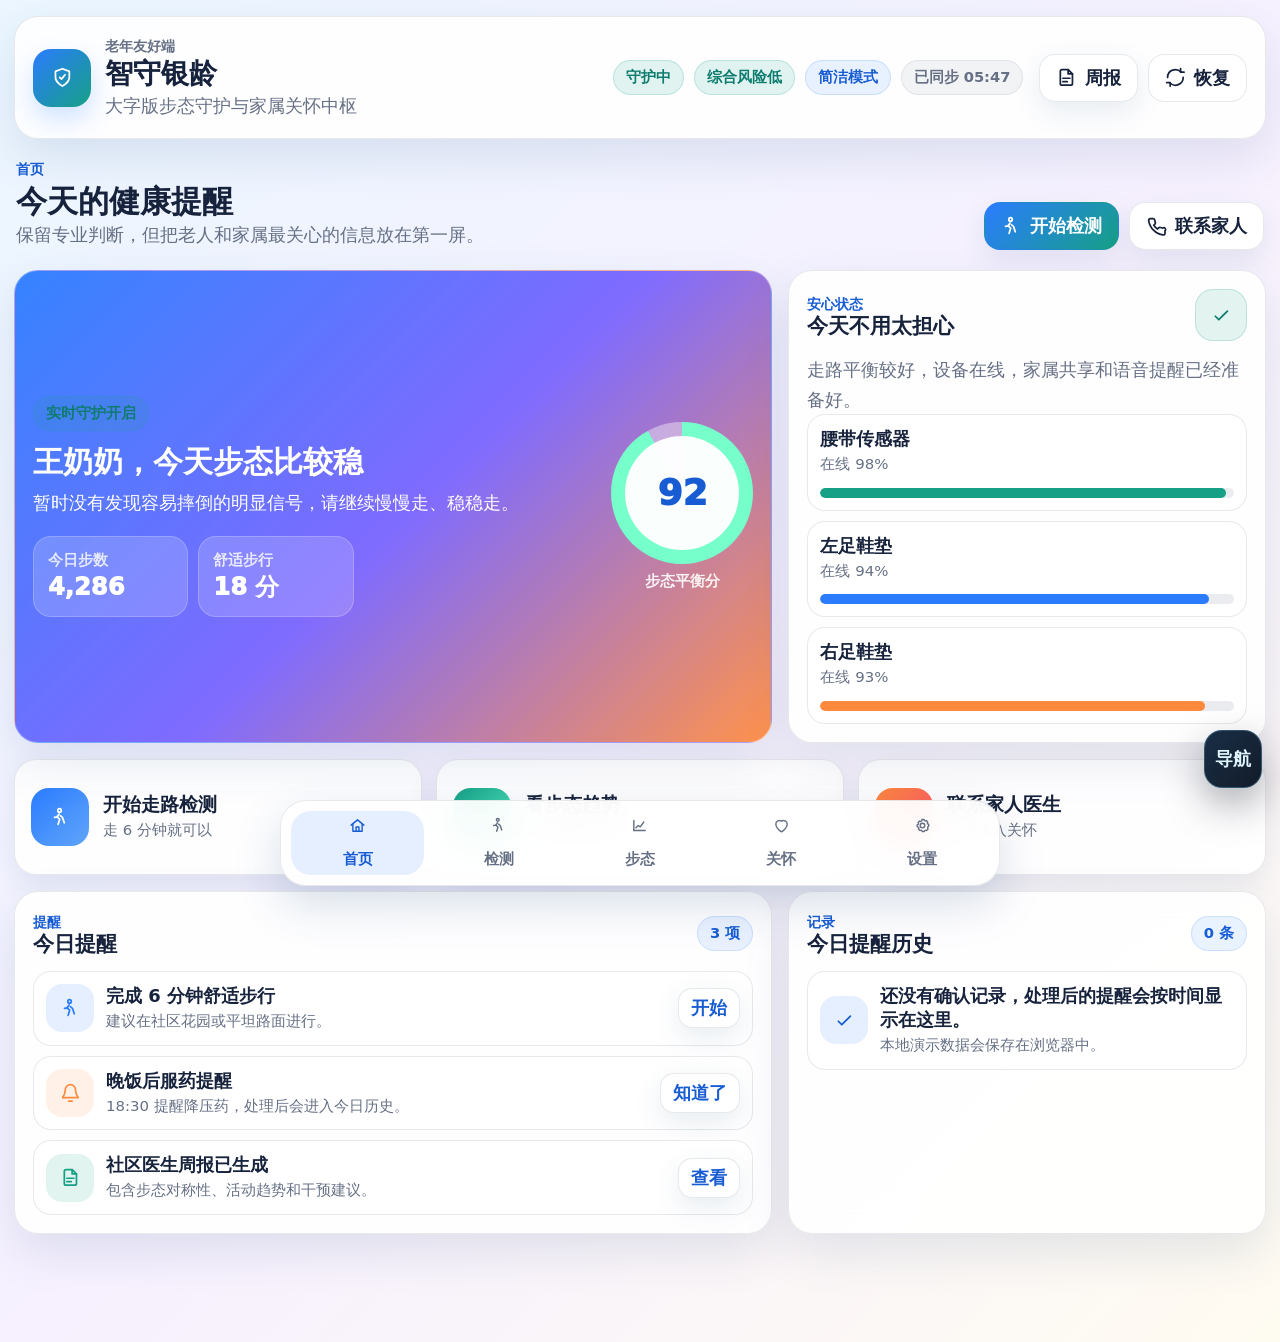
==== elder/index.html @ 1f48a9e2 "优化了部分已知问题。" ====
<!doctype html>
<html lang="zh-CN">
  <head>
    <meta charset="UTF-8" />
    <meta name="viewport" content="width=device-width, initial-scale=1.0" />
    <title>老年友好端 · 智守银龄</title>
    <meta
      name="description"
      content="智守银龄老年友好用户端，提供大字版健康提醒、步行检测、步态趋势、家属关怀和无障碍设置。"
    />
    <link
      rel="icon"
      type="image/svg+xml"
      href="data:image/svg+xml,%3Csvg xmlns='http://www.w3.org/2000/svg' viewBox='0 0 100 100'%3E%3Ctext y='.86em' font-size='82'%3E%E7%9B%BE%3C/text%3E%3C/svg%3E"
    />
    <link rel="stylesheet" href="./static/css/style.css?v=20260515-elder" />
  </head>
  <body>
    <svg class="icon-sprite" aria-hidden="true">
      <symbol id="icon-home" viewBox="0 0 24 24">
        <path d="M3 11.5 12 4l9 7.5" />
        <path d="M5.5 10.5V20h13v-9.5" />
        <path d="M10 20v-6h4v6" />
      </symbol>
      <symbol id="icon-walk" viewBox="0 0 24 24">
        <path d="M13 4a2 2 0 1 1-4 0 2 2 0 0 1 4 0Z" />
        <path d="m10.5 8-2.4 3.4 3.1 2.6-1.8 6" />
        <path d="m12 10 2.4 2 2.1 6.2" />
        <path d="M9 11.4 5.2 12" />
      </symbol>
      <symbol id="icon-activity" viewBox="0 0 24 24">
        <path d="M3 12h4l2.4-6 5.2 12 2.2-6H21" />
      </symbol>
      <symbol id="icon-care" viewBox="0 0 24 24">
        <path d="M12 21s-8-4.9-8-11a5 5 0 0 1 8-4 5 5 0 0 1 8 4c0 6.1-8 11-8 11Z" />
      </symbol>
      <symbol id="icon-settings" viewBox="0 0 24 24">
        <path d="M12 15.2a3.2 3.2 0 1 0 0-6.4 3.2 3.2 0 0 0 0 6.4Z" />
        <path d="M19.4 15a1.8 1.8 0 0 0 .36 2l.06.06-2.1 2.1-.06-.06a1.8 1.8 0 0 0-2-.36 1.8 1.8 0 0 0-1.1 1.65V20.5h-3v-.1a1.8 1.8 0 0 0-1.1-1.65 1.8 1.8 0 0 0-2 .36l-.06.06-2.1-2.1.06-.06a1.8 1.8 0 0 0 .36-2 1.8 1.8 0 0 0-1.65-1.1H4.5v-3h.1a1.8 1.8 0 0 0 1.65-1.1 1.8 1.8 0 0 0-.36-2l-.06-.06 2.1-2.1.06.06a1.8 1.8 0 0 0 2 .36 1.8 1.8 0 0 0 1.1-1.65V3.5h3v.1a1.8 1.8 0 0 0 1.1 1.65 1.8 1.8 0 0 0 2-.36l.06-.06 2.1 2.1-.06.06a1.8 1.8 0 0 0-.36 2 1.8 1.8 0 0 0 1.65 1.1h.1v3h-.1A1.8 1.8 0 0 0 19.4 15Z" />
      </symbol>
      <symbol id="icon-phone" viewBox="0 0 24 24">
        <path d="M22 16.9v3a2 2 0 0 1-2.2 2A19.8 19.8 0 0 1 3.1 5.2 2 2 0 0 1 5.1 3h3a2 2 0 0 1 2 1.7c.1.9.3 1.8.6 2.6a2 2 0 0 1-.45 2.1L9 10.6a16 16 0 0 0 4.4 4.4l1.2-1.2a2 2 0 0 1 2.1-.45c.8.3 1.7.5 2.6.6A2 2 0 0 1 22 16.9Z" />
      </symbol>
      <symbol id="icon-bell" viewBox="0 0 24 24">
        <path d="M18 8a6 6 0 0 0-12 0c0 7-3 7-3 9h18c0-2-3-2-3-9Z" />
        <path d="M10 21h4" />
      </symbol>
      <symbol id="icon-shield" viewBox="0 0 24 24">
        <path d="M12 22s8-4 8-10V5l-8-3-8 3v7c0 6 8 10 8 10Z" />
        <path d="m9 12 2 2 4-5" />
      </symbol>
      <symbol id="icon-chart" viewBox="0 0 24 24">
        <path d="M4 19V5" />
        <path d="M4 19h16" />
        <path d="m7 15 3-3 3 2 5-7" />
      </symbol>
      <symbol id="icon-plus" viewBox="0 0 24 24">
        <path d="M12 5v14" />
        <path d="M5 12h14" />
      </symbol>
      <symbol id="icon-play" viewBox="0 0 24 24">
        <path d="m8 5 11 7-11 7V5Z" />
      </symbol>
      <symbol id="icon-pause" viewBox="0 0 24 24">
        <path d="M8 5v14" />
        <path d="M16 5v14" />
      </symbol>
      <symbol id="icon-save" viewBox="0 0 24 24">
        <path d="M19 21H5a2 2 0 0 1-2-2V5a2 2 0 0 1 2-2h11l5 5v11a2 2 0 0 1-2 2Z" />
        <path d="M7 3v6h8" />
        <path d="M7 21v-8h10v8" />
      </symbol>
      <symbol id="icon-refresh" viewBox="0 0 24 24">
        <path d="M21 12a9 9 0 0 1-15.5 6.2" />
        <path d="M3 12A9 9 0 0 1 18.5 5.8" />
        <path d="M18 2v4h4" />
        <path d="M6 22v-4H2" />
      </symbol>
      <symbol id="icon-report" viewBox="0 0 24 24">
        <path d="M14 3H7a2 2 0 0 0-2 2v14a2 2 0 0 0 2 2h10a2 2 0 0 0 2-2V8l-5-5Z" />
        <path d="M14 3v5h5" />
        <path d="M8 13h8" />
        <path d="M8 17h5" />
      </symbol>
      <symbol id="icon-text" viewBox="0 0 24 24">
        <path d="M4 7V5h16v2" />
        <path d="M9 20h6" />
        <path d="M12 5v15" />
      </symbol>
      <symbol id="icon-contrast" viewBox="0 0 24 24">
        <circle cx="12" cy="12" r="9" />
        <path d="M12 3v18" />
      </symbol>
      <symbol id="icon-check" viewBox="0 0 24 24">
        <path d="m5 13 4 4L19 7" />
      </symbol>
      <symbol id="icon-alert" viewBox="0 0 24 24">
        <path d="M12 3 2.6 20h18.8L12 3Z" />
        <path d="M12 9v5" />
        <path d="M12 18h.01" />
      </symbol>
      <symbol id="icon-tune" viewBox="0 0 24 24">
        <path d="M4 7h10" />
        <path d="M18 7h2" />
        <path d="M16 5v4" />
        <path d="M4 17h2" />
        <path d="M10 17h10" />
        <path d="M8 15v4" />
      </symbol>
      <symbol id="icon-calendar" viewBox="0 0 24 24">
        <path d="M8 2v4" />
        <path d="M16 2v4" />
        <path d="M3 10h18" />
        <path d="M5 5h14a2 2 0 0 1 2 2v12a2 2 0 0 1-2 2H5a2 2 0 0 1-2-2V7a2 2 0 0 1 2-2Z" />
      </symbol>
    </svg>

    <div class="app-shell">
      <header class="topbar panel">
        <div class="brand">
          <span class="brand-mark" aria-hidden="true">
            <svg class="ui-icon"><use href="#icon-shield"></use></svg>
          </span>
          <div class="brand-copy">
            <p class="eyebrow">老年友好端</p>
            <h1>智守银龄</h1>
            <p>大字版步态守护与家属关怀中枢</p>
          </div>
        </div>

        <div class="status-cluster" aria-label="当前状态">
          <span class="status-chip" id="chip-live">守护中</span>
          <span class="status-chip" id="chip-risk">低风险</span>
          <span class="status-chip" id="chip-mode">简洁模式</span>
          <span class="status-chip subtle" id="chip-sync">本地同步</span>
        </div>

        <div class="top-actions">
          <button class="toolbar-btn" id="open-report" type="button">
            <svg class="ui-icon"><use href="#icon-report"></use></svg>
            <span>周报</span>
          </button>
          <button class="toolbar-btn secondary" id="reset-settings-top" type="button">
            <svg class="ui-icon"><use href="#icon-refresh"></use></svg>
            <span>恢复</span>
          </button>
        </div>
      </header>

      <main class="app-main" id="app-main">
        <section class="screen is-active" data-screen="overview" aria-labelledby="overview-title">
          <div class="screen-head">
            <div>
              <p class="screen-kicker">首页</p>
              <h2 id="overview-title">今天的健康提醒</h2>
              <p class="screen-copy">保留专业判断，但把老人和家属最关心的信息放在第一屏。</p>
            </div>
            <div class="screen-actions">
              <button class="toolbar-btn primary" data-jump="walk" type="button">
                <svg class="ui-icon"><use href="#icon-walk"></use></svg>
                <span>开始检测</span>
              </button>
              <button class="toolbar-btn" data-jump="care" type="button">
                <svg class="ui-icon"><use href="#icon-phone"></use></svg>
                <span>联系家人</span>
              </button>
            </div>
          </div>

          <div class="hero-grid">
            <article class="panel hero-panel">
              <div class="hero-copy">
                <span class="live-badge" id="overview-live-state">实时守护开启</span>
                <h3>王奶奶，今天步态比较稳</h3>
                <p id="overview-summary">暂时没有发现容易摔倒的明显信号，请继续慢慢走、稳稳走。</p>
                <div class="stat-row">
                  <div>
                    <span>今日步数</span>
                    <strong id="overview-steps">4,286</strong>
                  </div>
                  <div>
                    <span>舒适步行</span>
                    <strong id="overview-walk-time">18 分</strong>
                  </div>
                  <div class="advanced-only">
                    <span>设备电量</span>
                    <strong id="overview-battery">96%</strong>
                  </div>
                </div>
              </div>
              <div class="ring-wrap">
                <div class="progress-ring" id="overview-ring" style="--value: .92">
                  <span id="overview-ring-value">92</span>
                </div>
                <small>步态平衡分</small>
              </div>
            </article>

            <article class="panel status-panel">
              <div class="section-title-row">
                <div>
                  <span class="mini-label">安心状态</span>
                  <h3>今天不用太担心</h3>
                </div>
                <span class="icon-badge success">
                  <svg class="ui-icon"><use href="#icon-check"></use></svg>
                </span>
              </div>
              <p>走路平衡较好，设备在线，家属共享和语音提醒已经准备好。</p>
              <div class="device-list" id="overview-devices"></div>
            </article>
          </div>

          <div class="action-tile-grid">
            <button class="action-tile" data-jump="walk" type="button">
              <span class="tile-icon blue"><svg class="ui-icon"><use href="#icon-walk"></use></svg></span>
              <span>
                <strong>开始走路检测</strong>
                <small>走 6 分钟就可以</small>
              </span>
            </button>
            <button class="action-tile" data-jump="gait" type="button">
              <span class="tile-icon teal"><svg class="ui-icon"><use href="#icon-chart"></use></svg></span>
              <span>
                <strong>看步态趋势</strong>
                <small>左右脚是否均衡</small>
              </span>
            </button>
            <button class="action-tile" data-jump="care" type="button">
              <span class="tile-icon warm"><svg class="ui-icon"><use href="#icon-phone"></use></svg></span>
              <span>
                <strong>联系家人医生</strong>
                <small>一键进入关怀</small>
              </span>
            </button>
          </div>

          <div class="grid-two">
            <article class="panel">
              <div class="section-title-row">
                <div>
                  <span class="mini-label">提醒</span>
                  <h3>今日提醒</h3>
                </div>
                <span class="count-pill" id="reminder-count">3 项</span>
              </div>
              <div class="stack-list" id="overview-reminders"></div>
            </article>

            <article class="panel">
              <div class="section-title-row">
                <div>
                  <span class="mini-label">记录</span>
                  <h3>今日提醒历史</h3>
                </div>
                <span class="count-pill" id="history-count">0 条</span>
              </div>
              <div class="stack-list" id="overview-history"></div>
            </article>
          </div>
        </section>

        <section class="screen" data-screen="walk" aria-labelledby="walk-title">
          <div class="screen-head">
            <div>
              <p class="screen-kicker">步行检测</p>
              <h2 id="walk-title">慢慢走 6 分钟</h2>
              <p class="screen-copy">用大按钮完成演示采集，记录会保存在本地浏览器。</p>
            </div>
            <div class="screen-actions">
              <button class="toolbar-btn primary" id="walk-toggle" type="button">
                <svg class="ui-icon"><use href="#icon-play"></use></svg>
                <span>开始检测</span>
              </button>
              <button class="toolbar-btn" id="walk-save" type="button">
                <svg class="ui-icon"><use href="#icon-save"></use></svg>
                <span>保存结果</span>
              </button>
            </div>
          </div>

          <div class="hero-grid">
            <article class="panel session-panel">
              <div class="session-copy">
                <span class="live-badge" id="walk-session-status">准备开始检测</span>
                <h3>像平时一样慢慢走</h3>
                <p>页面会模拟采集步数、速度和稳定分，适合比赛演示和无硬件预览。</p>
                <div class="progress-line"><span id="walk-progress-line"></span></div>
              </div>
              <div class="ring-wrap">
                <div class="progress-ring dark" id="walk-ring" style="--value: 0">
                  <span id="walk-ring-value">0%</span>
                </div>
                <small><span id="walk-elapsed">0:00</span> / <span id="walk-target">6:00</span></small>
              </div>
            </article>

            <article class="panel">
              <div class="metric-grid">
                <div class="metric-card">
                  <span>采集步数</span>
                  <strong id="walk-steps">0</strong>
                </div>
                <div class="metric-card advanced-only">
                  <span>走路速度</span>
                  <strong id="walk-speed">0.00 m/s</strong>
                </div>
                <div class="metric-card advanced-only">
                  <span>每分钟步数</span>
                  <strong id="walk-cadence">0 步/分</strong>
                </div>
                <div class="metric-card">
                  <span>稳定分</span>
                  <strong id="walk-stability">92 分</strong>
                </div>
              </div>
            </article>
          </div>

          <div class="grid-two">
            <article class="panel">
              <div class="section-title-row">
                <div>
                  <span class="mini-label">安全提示</span>
                  <h3>检测前提醒</h3>
                </div>
              </div>
              <div class="stack-list" id="walk-guidance"></div>
            </article>

            <article class="panel">
              <div class="section-title-row">
                <div>
                  <span class="mini-label">记录</span>
                  <h3>今日检测记录</h3>
                </div>
                <span class="count-pill" id="walk-record-count">0 条</span>
              </div>
              <div class="stack-list" id="walk-records"></div>
            </article>
          </div>

          <article class="panel advanced-only">
            <div class="section-title-row">
              <div>
                <span class="mini-label">设备</span>
                <h3>随身设备状态</h3>
              </div>
            </div>
            <div class="device-list device-grid" id="walk-device-status"></div>
          </article>
        </section>

        <section class="screen" data-screen="gait" aria-labelledby="gait-title">
          <div class="screen-head">
            <div>
              <p class="screen-kicker">步态趋势</p>
              <h2 id="gait-title">看左右脚是否均衡</h2>
              <p class="screen-copy">把专业指标改写成老人和家属能直接理解的解释。</p>
            </div>
            <div class="screen-actions segmented" id="gait-range-tabs" aria-label="时间范围"></div>
          </div>

          <div class="hero-grid">
            <article class="panel gait-score-panel">
              <div>
                <span class="mini-label">步态平衡</span>
                <h3 id="gait-status">今日稳定</h3>
                <p id="gait-summary">今天左右脚用力比较均匀，走路比较稳。</p>
                <div class="chip-row">
                  <span class="soft-chip" id="gait-step-diff">左右步子差 2.8 cm</span>
                  <span class="soft-chip" id="gait-support-diff">用力差 0.03 s</span>
                  <span class="soft-chip" id="gait-calibration-label">未校准</span>
                </div>
              </div>
              <div class="ring-wrap">
                <div class="progress-ring" id="gait-ring" style="--value: .92">
                  <span id="gait-score">92</span>
                </div>
                <button class="small-link" id="gait-calibrate" type="button">
                  <svg class="ui-icon"><use href="#icon-tune"></use></svg>
                  <span>校准</span>
                </button>
              </div>
            </article>

            <article class="panel risk-panel">
              <div class="section-title-row">
                <div>
                  <span class="mini-label">风险观察</span>
                  <h3 id="risk-title">综合风险低</h3>
                </div>
                <span class="icon-badge success" id="risk-icon">
                  <svg class="ui-icon"><use href="#icon-shield"></use></svg>
                </span>
              </div>
              <p id="risk-copy">本周步态变异下降，活动规律良好。</p>
              <div class="stack-list compact" id="risk-observations"></div>
            </article>
          </div>

          <div class="grid-two advanced-only">
            <article class="panel">
              <div class="section-title-row">
                <div>
                  <span class="mini-label">左右脚</span>
                  <h3>用力分布</h3>
                </div>
              </div>
              <div class="balance-grid">
                <div class="balance-card">
                  <span>左脚</span>
                  <strong id="gait-left-percent">49%</strong>
                  <div class="bar"><span id="gait-left-bar"></span></div>
                </div>
                <div class="balance-card">
                  <span>右脚</span>
                  <strong id="gait-right-percent">51%</strong>
                  <div class="bar warm"><span id="gait-right-bar"></span></div>
                </div>
              </div>
            </article>

            <article class="panel">
              <div class="section-title-row">
                <div>
                  <span class="mini-label">传感器</span>
                  <h3>关键读数</h3>
                </div>
              </div>
              <div class="stack-list compact" id="gait-sensors"></div>
            </article>
          </div>

          <article class="panel advanced-only">
            <div class="section-title-row">
              <div>
                <span class="mini-label">趋势</span>
                <h3 id="gait-trend-label">今日稳定</h3>
              </div>
              <span class="count-pill" id="gait-range-label">今天</span>
            </div>
            <div class="chart-wrap">
              <canvas id="gait-trend-canvas" width="960" height="260"></canvas>
            </div>
          </article>
        </section>

        <section class="screen" data-screen="care" aria-labelledby="care-title">
          <div class="screen-head">
            <div>
              <p class="screen-kicker">关怀中心</p>
              <h2 id="care-title">家属、社区医生与紧急联系</h2>
              <p class="screen-copy">把求助、提醒和周报放到同一条照护链路里。</p>
            </div>
            <div class="screen-actions">
              <button class="toolbar-btn primary danger" id="care-emergency-call" type="button">
                <svg class="ui-icon"><use href="#icon-phone"></use></svg>
                <span>立即呼叫</span>
              </button>
            </div>
          </div>

          <article class="panel emergency-panel">
            <div>
              <span class="live-badge warm">紧急协助</span>
              <h3>一键呼叫帮助</h3>
              <p>检测到跌倒或不适时，可立即通知家属与社区医生。</p>
            </div>
            <button class="call-button" id="care-emergency-call-wide" type="button">
              <svg class="ui-icon"><use href="#icon-phone"></use></svg>
              <span>模拟呼叫</span>
            </button>
          </article>

          <div class="grid-two">
            <article class="panel">
              <div class="section-title-row">
                <div>
                  <span class="mini-label">提醒开关</span>
                  <h3>关怀设置</h3>
                </div>
              </div>
              <div class="stack-list compact">
                <label class="toggle-row">
                  <span>
                    <strong>服药温柔提醒</strong>
                    <small>通过铃声、震动和大字提示提醒</small>
                  </span>
                  <input id="toggle-medicine" type="checkbox" />
                </label>
                <label class="toggle-row">
                  <span>
                    <strong>家属共享健康摘要</strong>
                    <small>每日 20:00 自动发送简明摘要</small>
                  </span>
                  <input id="toggle-family-share" type="checkbox" />
                </label>
              </div>
            </article>

            <article class="panel">
              <div class="section-title-row">
                <div>
                  <span class="mini-label">周报</span>
                  <h3>家属可读摘要</h3>
                </div>
                <button class="small-link" id="care-open-report" type="button">
                  <svg class="ui-icon"><use href="#icon-report"></use></svg>
                  <span>PDF</span>
                </button>
              </div>
              <div class="stack-list compact" id="weekly-summary"></div>
            </article>
          </div>

          <article class="panel">
            <div class="section-title-row">
              <div>
                <span class="mini-label">联系人</span>
                <h3>常用联系人</h3>
              </div>
              <button class="small-link" id="care-add-contact" type="button">
                <svg class="ui-icon"><use href="#icon-plus"></use></svg>
                <span>添加</span>
              </button>
            </div>
            <div class="contact-grid" id="care-contacts"></div>
          </article>
        </section>

        <section class="screen" data-screen="settings" aria-labelledby="settings-title">
          <div class="screen-head">
            <div>
              <p class="screen-kicker">设置</p>
              <h2 id="settings-title">按自己的习惯调整</h2>
              <p class="screen-copy">家人可帮助确认字体大小、提醒声音和共享开关。</p>
            </div>
            <div class="screen-actions">
              <button class="toolbar-btn" id="settings-reset" type="button">
                <svg class="ui-icon"><use href="#icon-refresh"></use></svg>
                <span>恢复默认</span>
              </button>
            </div>
          </div>

          <div class="grid-two">
            <article class="panel">
              <div class="section-title-row">
                <div>
                  <span class="mini-label">文字</span>
                  <h3>字体大小</h3>
                </div>
                <span class="count-pill" id="font-scale-label">较大</span>
              </div>
              <p class="card-copy">拖动滑块，整套老人端的字都会一起变大或变小。</p>
              <input id="font-scale" class="range-control" type="range" min="1" max="1.35" step="0.01" />
              <div class="range-caption">
                <span>标准</span>
                <span>特大</span>
              </div>
              <div class="font-preview" id="font-preview">示例：今天走路比较稳，请继续慢慢走。</div>
            </article>

            <article class="panel">
              <div class="section-title-row">
                <div>
                  <span class="mini-label">显示</span>
                  <h3>模式与对比度</h3>
                </div>
              </div>
              <div class="stack-list compact">
                <label class="toggle-row">
                  <span>
                    <strong>简洁模式</strong>
                    <small>少显示专业数字，多显示能直接理解的话</small>
                  </span>
                  <input id="toggle-simple" type="checkbox" />
                </label>
                <label class="toggle-row">
                  <span>
                    <strong>高对比度</strong>
                    <small>文字更深，背景更干净</small>
                  </span>
                  <input id="toggle-contrast" type="checkbox" />
                </label>
              </div>
            </article>
          </div>

          <div class="grid-two">
            <article class="panel">
              <div class="section-title-row">
                <div>
                  <span class="mini-label">提醒</span>
                  <h3>提醒设置</h3>
                </div>
              </div>
              <div class="stack-list compact">
                <label class="toggle-row">
                  <span>
                    <strong>语音提醒</strong>
                    <small>重要提醒会用语音读出来</small>
                  </span>
                  <input id="toggle-voice" type="checkbox" />
                </label>
                <label class="toggle-row">
                  <span>
                    <strong>摔倒提醒</strong>
                    <small>发现明显异常时提醒家属或社区医生</small>
                  </span>
                  <input id="toggle-fall" type="checkbox" />
                </label>
              </div>
            </article>

            <article class="panel">
              <div class="section-title-row">
                <div>
                  <span class="mini-label">灵敏度</span>
                  <h3>提醒灵敏度</h3>
                </div>
                <span class="count-pill" id="sensitivity-label">72%</span>
              </div>
              <p class="card-copy">数值越高越早提醒，适合需要家人多关注时打开。</p>
              <input id="risk-sensitivity" class="range-control" type="range" min="0.3" max="1" step="0.01" />
            </article>
          </div>

          <article class="panel help-panel">
            <span class="icon-badge blue"><svg class="ui-icon"><use href="#icon-care"></use></svg></span>
            <div>
              <h3>家人可帮助设置</h3>
              <p>建议由本人和家属一起确认字体大小、提醒声音、共享频率和紧急联系人。</p>
            </div>
          </article>
        </section>
      </main>
    </div>

    <nav class="bottom-nav" aria-label="老年友好端页面导航">
      <button class="nav-btn is-active" type="button" data-nav="overview">
        <svg class="ui-icon"><use href="#icon-home"></use></svg>
        <span>首页</span>
      </button>
      <button class="nav-btn" type="button" data-nav="walk">
        <svg class="ui-icon"><use href="#icon-walk"></use></svg>
        <span>检测</span>
      </button>
      <button class="nav-btn" type="button" data-nav="gait">
        <svg class="ui-icon"><use href="#icon-chart"></use></svg>
        <span>步态</span>
      </button>
      <button class="nav-btn" type="button" data-nav="care">
        <svg class="ui-icon"><use href="#icon-care"></use></svg>
        <span>关怀</span>
      </button>
      <button class="nav-btn" type="button" data-nav="settings">
        <svg class="ui-icon"><use href="#icon-settings"></use></svg>
        <span>设置</span>
      </button>
    </nav>

    <div class="modal-backdrop" id="modal-backdrop" hidden></div>

    <section class="modal" id="contact-modal" aria-hidden="true" aria-labelledby="contact-modal-title">
      <div class="modal-panel">
        <div class="section-title-row">
          <div>
            <span class="mini-label">联系人</span>
            <h3 id="contact-modal-title">添加联系人</h3>
          </div>
          <button class="icon-only" data-close-modal type="button" aria-label="关闭">
            <span aria-hidden="true">×</span>
          </button>
        </div>
        <label class="form-field">
          <span>姓名</span>
          <input id="contact-name" type="text" autocomplete="name" placeholder="例如：王明" />
        </label>
        <label class="form-field">
          <span>关系</span>
          <input id="contact-role" type="text" placeholder="例如：儿子" />
        </label>
        <label class="form-field">
          <span>状态</span>
          <input id="contact-status" type="text" placeholder="例如：可联系" />
        </label>
        <div class="modal-actions">
          <button class="toolbar-btn secondary" data-close-modal type="button">取消</button>
          <button class="toolbar-btn primary" id="contact-save" type="button">保存</button>
        </div>
      </div>
    </section>

    <section class="modal" id="report-modal" aria-hidden="true" aria-labelledby="report-modal-title">
      <div class="modal-panel report-panel">
        <div class="section-title-row">
          <div>
            <span class="mini-label">周报</span>
            <h3 id="report-modal-title">家属可读摘要</h3>
          </div>
          <button class="icon-only" data-close-modal type="button" aria-label="关闭">
            <span aria-hidden="true">×</span>
          </button>
        </div>
        <div id="report-summary" class="report-summary"></div>
        <div class="modal-actions">
          <button class="toolbar-btn secondary" data-close-modal type="button">关闭</button>
          <button class="toolbar-btn primary" id="report-print" type="button">
            <svg class="ui-icon"><use href="#icon-report"></use></svg>
            <span>打印成 PDF</span>
          </button>
        </div>
      </div>
    </section>

    <div class="toast-zone" id="toast-zone" aria-live="polite" aria-atomic="true"></div>

    <script src="../shared/site-shell.js?v=20260515-elder"></script>
    <script src="./static/js/app.js?v=20260515-elder"></script>
  </body>
</html>
---- elder/static/css/style.css ----
:root {
  --font-scale: 1.12;
  --bg: #f5f8ff;
  --bg-band: #eef4ff;
  --surface: rgba(255, 255, 255, 0.9);
  --surface-strong: #ffffff;
  --surface-muted: #eef4ff;
  --border: rgba(29, 41, 57, 0.1);
  --text: #17233d;
  --text-muted: #667085;
  --text-soft: #8a96a8;
  --primary: #2b7cff;
  --primary-deep: #175cd3;
  --teal: #16a085;
  --teal-deep: #0e7c6f;
  --warm: #ff8a3d;
  --danger: #ff4d6d;
  --purple: #725cff;
  --shadow: 0 18px 48px rgba(34, 76, 120, 0.12);
  --shadow-soft: 0 10px 28px rgba(34, 76, 120, 0.1);
  --radius: 24px;
  --nav-height: 86px;
  font-size: calc(16px * var(--font-scale));
}

* {
  box-sizing: border-box;
}

html,
body {
  min-height: 100%;
}

body {
  margin: 0;
  color: var(--text);
  background:
    linear-gradient(135deg, rgba(234, 246, 255, 0.92), rgba(247, 240, 255, 0.9) 52%, rgba(255, 251, 240, 0.95)),
    var(--bg);
  font-family: "Microsoft YaHei", "PingFang SC", "Noto Sans SC", system-ui, sans-serif;
  letter-spacing: 0;
}

body.is-contrast {
  --bg: #ffffff;
  --bg-band: #f5f7fb;
  --surface: #ffffff;
  --surface-strong: #ffffff;
  --surface-muted: #f2f5f9;
  --border: rgba(15, 23, 42, 0.26);
  --text: #07111f;
  --text-muted: #27364d;
  --text-soft: #475467;
  --shadow: 0 14px 34px rgba(15, 23, 42, 0.12);
  background: #ffffff;
}

body.is-simple .advanced-only {
  display: none !important;
}

button,
input {
  font: inherit;
}

button {
  cursor: pointer;
}

button:focus-visible,
a:focus-visible,
input:focus-visible {
  outline: 3px solid rgba(43, 124, 255, 0.36);
  outline-offset: 3px;
}

.icon-sprite {
  display: none;
}

.ui-icon {
  width: 1.16em;
  height: 1.16em;
  flex: none;
  fill: none;
  stroke: currentColor;
  stroke-width: 2;
  stroke-linecap: round;
  stroke-linejoin: round;
}

.app-shell {
  width: min(1440px, calc(100% - 28px));
  min-height: 100vh;
  margin: 0 auto;
  padding: 16px 0 calc(var(--nav-height) + 22px);
}

.topbar {
  position: sticky;
  top: 12px;
  z-index: 40;
  display: grid;
  grid-template-columns: minmax(260px, 1fr) auto auto;
  align-items: center;
  gap: 16px;
  margin-bottom: 18px;
}

.panel {
  border: 1px solid var(--border);
  border-radius: var(--radius);
  background: var(--surface);
  box-shadow: var(--shadow);
  backdrop-filter: blur(18px);
}

.brand {
  display: flex;
  align-items: center;
  gap: 14px;
  min-width: 0;
}

.brand-mark,
.icon-badge,
.tile-icon {
  display: inline-grid;
  place-items: center;
  border-radius: 18px;
}

.brand-mark {
  width: 58px;
  height: 58px;
  color: #ffffff;
  background: linear-gradient(135deg, var(--primary), var(--teal));
  box-shadow: 0 12px 26px rgba(43, 124, 255, 0.22);
}

.brand-copy {
  min-width: 0;
}

.brand-copy h1,
.screen-head h2,
.panel h3 {
  margin: 0;
  color: var(--text);
  line-height: 1.18;
}

.brand-copy h1 {
  font-size: 1.55rem;
  font-weight: 900;
}

.brand-copy p,
.screen-copy,
.card-copy,
.panel p {
  margin: 0;
  color: var(--text-muted);
  line-height: 1.65;
}

.eyebrow,
.screen-kicker,
.mini-label {
  margin: 0 0 4px;
  color: var(--primary-deep);
  font-size: 0.78rem;
  font-weight: 900;
}

.status-cluster,
.top-actions,
.screen-actions,
.chip-row,
.modal-actions {
  display: flex;
  align-items: center;
  gap: 10px;
  flex-wrap: wrap;
}

.status-cluster {
  justify-content: flex-end;
}

.status-chip,
.live-badge,
.count-pill,
.soft-chip {
  display: inline-flex;
  align-items: center;
  gap: 8px;
  min-height: 34px;
  padding: 7px 12px;
  border-radius: 999px;
  color: var(--primary-deep);
  background: rgba(43, 124, 255, 0.1);
  border: 1px solid rgba(43, 124, 255, 0.16);
  font-size: 0.82rem;
  font-weight: 850;
  white-space: nowrap;
}

.status-chip.subtle,
.soft-chip {
  color: var(--text-muted);
  background: rgba(102, 112, 133, 0.08);
  border-color: rgba(102, 112, 133, 0.12);
}

.status-chip[data-tone="success"],
.live-badge,
.icon-badge.success {
  color: var(--teal-deep);
  background: rgba(22, 160, 133, 0.12);
  border-color: rgba(22, 160, 133, 0.2);
}

.status-chip[data-tone="warn"],
.live-badge.warm {
  color: #ab4f00;
  background: rgba(255, 138, 61, 0.14);
  border-color: rgba(255, 138, 61, 0.24);
}

.toolbar-btn,
.small-link,
.call-button,
.nav-btn,
.action-tile,
.icon-only {
  border: 0;
  color: var(--text);
  background: transparent;
}

.toolbar-btn,
.small-link,
.call-button {
  display: inline-flex;
  align-items: center;
  justify-content: center;
  gap: 8px;
  min-height: 48px;
  padding: 0 16px;
  border-radius: 16px;
  border: 1px solid var(--border);
  background: var(--surface-strong);
  box-shadow: var(--shadow-soft);
  font-weight: 900;
  text-decoration: none;
}

.toolbar-btn.primary,
.call-button {
  color: #ffffff;
  border-color: transparent;
  background: linear-gradient(135deg, var(--primary), var(--teal));
}

.toolbar-btn.secondary {
  box-shadow: none;
  background: rgba(255, 255, 255, 0.72);
}

.toolbar-btn.danger,
.call-button {
  background: linear-gradient(135deg, var(--danger), var(--warm));
}

.small-link {
  min-height: 40px;
  padding: 0 12px;
  border-radius: 14px;
  color: var(--primary-deep);
}

.icon-only {
  width: 42px;
  height: 42px;
  border-radius: 999px;
  background: var(--surface-muted);
  font-size: 1.35rem;
}

.app-main {
  display: block;
}

.screen {
  display: none;
  gap: 16px;
}

.screen.is-active {
  display: grid;
}

.screen-head {
  display: flex;
  align-items: flex-end;
  justify-content: space-between;
  gap: 18px;
  padding: 4px 2px;
}

.screen-head h2 {
  font-size: 1.75rem;
  font-weight: 950;
}

.hero-grid,
.grid-two {
  display: grid;
  grid-template-columns: minmax(0, 1.35fr) minmax(320px, 0.85fr);
  gap: 16px;
}

.hero-panel,
.session-panel,
.gait-score-panel,
.emergency-panel,
.help-panel {
  display: flex;
  align-items: center;
  justify-content: space-between;
  gap: 22px;
  padding: 22px;
}

.hero-panel,
.session-panel,
.gait-score-panel {
  background:
    linear-gradient(135deg, rgba(43, 124, 255, 0.95), rgba(114, 92, 255, 0.9) 52%, rgba(255, 138, 61, 0.92));
  color: #ffffff;
  border-color: rgba(255, 255, 255, 0.3);
}

.hero-panel h3,
.hero-panel p,
.session-panel h3,
.session-panel p,
.gait-score-panel h3,
.gait-score-panel p,
.hero-panel .mini-label,
.gait-score-panel .mini-label {
  color: #ffffff;
}

.hero-panel h3,
.session-panel h3,
.gait-score-panel h3 {
  margin: 14px 0 8px;
  font-size: 1.65rem;
  font-weight: 950;
}

.hero-copy,
.session-copy {
  min-width: 0;
}

.stat-row {
  display: grid;
  grid-template-columns: repeat(3, minmax(0, 1fr));
  gap: 10px;
  margin-top: 18px;
}

.stat-row > div,
.metric-card,
.balance-card {
  min-width: 0;
  padding: 14px;
  border-radius: 18px;
  border: 1px solid rgba(255, 255, 255, 0.2);
  background: rgba(255, 255, 255, 0.17);
}

.stat-row span,
.metric-card span,
.balance-card span {
  display: block;
  margin-bottom: 4px;
  color: rgba(255, 255, 255, 0.82);
  font-size: 0.82rem;
  font-weight: 700;
}

.stat-row strong,
.metric-card strong,
.balance-card strong {
  display: block;
  color: #ffffff;
  font-size: 1.35rem;
  line-height: 1.15;
  font-weight: 950;
  overflow-wrap: anywhere;
}

.status-panel,
.panel {
  padding: 18px;
}

.section-title-row {
  display: flex;
  align-items: center;
  justify-content: space-between;
  gap: 12px;
  margin-bottom: 14px;
}

.section-title-row h3 {
  font-size: 1.18rem;
  font-weight: 950;
}

.icon-badge {
  width: 52px;
  height: 52px;
}

.icon-badge.blue {
  color: var(--primary-deep);
  background: rgba(43, 124, 255, 0.12);
}

.icon-badge.success {
  border: 1px solid rgba(22, 160, 133, 0.2);
}

.icon-badge.warm {
  color: #ab4f00;
  background: rgba(255, 138, 61, 0.14);
  border: 1px solid rgba(255, 138, 61, 0.24);
}

.icon-badge.danger {
  color: #b42318;
  background: rgba(255, 77, 109, 0.14);
  border: 1px solid rgba(255, 77, 109, 0.24);
}

.device-list,
.stack-list,
.contact-grid {
  display: grid;
  gap: 10px;
}

.stack-list.compact {
  gap: 8px;
}

.device-grid {
  grid-template-columns: repeat(3, minmax(0, 1fr));
}

.device-row,
.reminder-card,
.history-card,
.sensor-row,
.record-card,
.contact-card,
.summary-bullet,
.guidance-row {
  display: flex;
  align-items: center;
  gap: 12px;
  min-width: 0;
  padding: 12px;
  border-radius: 18px;
  border: 1px solid var(--border);
  background: var(--surface-strong);
}

.device-row {
  align-items: stretch;
  flex-direction: column;
}

.device-row strong,
.sensor-row strong,
.record-card strong,
.contact-card strong,
.summary-bullet strong,
.guidance-row strong {
  color: var(--text);
}

.device-row small,
.reminder-card small,
.history-card small,
.record-card small,
.contact-card small,
.summary-bullet small,
.guidance-row small,
.toggle-row small {
  display: block;
  margin-top: 3px;
  color: var(--text-muted);
  line-height: 1.45;
}

.list-main {
  min-width: 0;
  flex: 1 1 auto;
}

.device-meter,
.bar,
.progress-line {
  overflow: hidden;
  height: 10px;
  border-radius: 999px;
  background: rgba(102, 112, 133, 0.13);
}

.device-meter span,
.bar span,
.progress-line span {
  display: block;
  height: 100%;
  width: 0;
  border-radius: inherit;
  background: linear-gradient(90deg, var(--primary), var(--teal));
}

.bar.warm span {
  background: linear-gradient(90deg, var(--warm), var(--danger));
}

.action-tile-grid {
  display: grid;
  grid-template-columns: repeat(3, minmax(0, 1fr));
  gap: 14px;
}

.action-tile {
  display: flex;
  align-items: center;
  gap: 14px;
  min-height: 116px;
  padding: 16px;
  text-align: left;
  border-radius: 22px;
  border: 1px solid var(--border);
  background: var(--surface);
  box-shadow: var(--shadow-soft);
}

.action-tile strong {
  display: block;
  color: var(--text);
  font-size: 1.05rem;
  font-weight: 950;
}

.action-tile small {
  color: var(--text-muted);
  line-height: 1.45;
}

.tile-icon {
  width: 58px;
  height: 58px;
  color: #ffffff;
}

.tile-icon.blue {
  background: linear-gradient(135deg, var(--primary), #60a5fa);
}

.tile-icon.teal {
  background: linear-gradient(135deg, var(--teal), #55efc4);
}

.tile-icon.warm {
  background: linear-gradient(135deg, var(--warm), var(--danger));
}

.progress-ring {
  --value: 0;
  --ring-color: #76ffca;
  position: relative;
  display: grid;
  place-items: center;
  width: 142px;
  aspect-ratio: 1;
  border-radius: 999px;
  color: var(--text);
  background:
    conic-gradient(var(--ring-color) calc(var(--value) * 1turn), rgba(255, 255, 255, 0.24) 0),
    rgba(255, 255, 255, 0.2);
}

.progress-ring::before {
  content: "";
  position: absolute;
  inset: 14px;
  border-radius: inherit;
  background: rgba(255, 255, 255, 0.96);
}

.progress-ring span {
  position: relative;
  z-index: 1;
  color: var(--primary-deep);
  font-size: 2rem;
  line-height: 1;
  font-weight: 950;
}

.progress-ring.dark {
  --ring-color: #76ffca;
}

.ring-wrap {
  display: grid;
  justify-items: center;
  gap: 8px;
  flex: none;
}

.ring-wrap small {
  color: rgba(255, 255, 255, 0.9);
  font-weight: 850;
  text-align: center;
}

.status-panel .ring-wrap small,
.panel:not(.hero-panel):not(.session-panel):not(.gait-score-panel) .ring-wrap small {
  color: var(--text-muted);
}

.metric-grid {
  display: grid;
  grid-template-columns: repeat(2, minmax(0, 1fr));
  gap: 12px;
}

.metric-card {
  border-color: var(--border);
  background: var(--surface-muted);
}

.metric-card span,
.balance-card span {
  color: var(--text-muted);
}

.metric-card strong,
.balance-card strong {
  color: var(--text);
}

.session-panel {
  background: linear-gradient(135deg, #17233d, var(--primary));
}

.gait-score-panel {
  background: linear-gradient(135deg, var(--teal), var(--primary));
}

.risk-panel .stack-list {
  margin-top: 12px;
}

.segmented {
  padding: 5px;
  border-radius: 18px;
  background: var(--surface);
  border: 1px solid var(--border);
}

.segmented button {
  min-height: 42px;
  padding: 0 14px;
  border: 0;
  border-radius: 14px;
  background: transparent;
  color: var(--text-muted);
  font-weight: 900;
}

.segmented button.is-active {
  color: #ffffff;
  background: var(--primary);
}

.balance-grid {
  display: grid;
  grid-template-columns: repeat(2, minmax(0, 1fr));
  gap: 12px;
}

.balance-card {
  border-color: var(--border);
  background: var(--surface-muted);
}

.balance-card .bar {
  margin-top: 10px;
}

.chart-wrap {
  position: relative;
  min-height: 250px;
  overflow: hidden;
  border-radius: 18px;
  background: var(--surface-muted);
  border: 1px solid var(--border);
}

.chart-wrap canvas {
  display: block;
  width: 100%;
  height: 250px;
}

.emergency-panel {
  color: #ffffff;
  background: linear-gradient(135deg, var(--danger), var(--warm));
  border-color: rgba(255, 255, 255, 0.28);
}

.emergency-panel h3,
.emergency-panel p {
  color: #ffffff;
}

.call-button {
  min-height: 60px;
  padding: 0 20px;
  background: #ffffff;
  color: var(--danger);
}

.toggle-row {
  display: flex;
  align-items: center;
  justify-content: space-between;
  gap: 14px;
  min-height: 76px;
  padding: 14px;
  border-radius: 18px;
  border: 1px solid var(--border);
  background: var(--surface-strong);
}

.toggle-row span {
  min-width: 0;
}

.toggle-row strong {
  display: block;
  color: var(--text);
  font-weight: 950;
}

.toggle-row input[type="checkbox"] {
  appearance: none;
  width: 58px;
  height: 34px;
  border-radius: 999px;
  flex: none;
  background: #d6dde9;
  border: 1px solid rgba(102, 112, 133, 0.25);
  position: relative;
  transition: background 0.2s ease;
}

.toggle-row input[type="checkbox"]::after {
  content: "";
  position: absolute;
  top: 4px;
  left: 4px;
  width: 24px;
  height: 24px;
  border-radius: 999px;
  background: #ffffff;
  box-shadow: 0 4px 10px rgba(15, 23, 42, 0.18);
  transition: transform 0.2s ease;
}

.toggle-row input[type="checkbox"]:checked {
  background: var(--primary);
}

.toggle-row input[type="checkbox"]:checked::after {
  transform: translateX(24px);
}

.contact-grid {
  grid-template-columns: repeat(3, minmax(0, 1fr));
}

.contact-card {
  align-items: flex-start;
  justify-content: space-between;
}

.contact-card .contact-main {
  display: flex;
  gap: 12px;
  min-width: 0;
}

.contact-avatar,
.list-icon {
  display: grid;
  place-items: center;
  width: 48px;
  height: 48px;
  flex: none;
  border-radius: 16px;
  color: var(--primary-deep);
  background: rgba(43, 124, 255, 0.12);
}

.contact-actions {
  display: grid;
  gap: 6px;
  justify-items: end;
}

.range-control {
  width: 100%;
  height: 10px;
  margin: 18px 0 10px;
  border-radius: 999px;
  appearance: none;
  background: rgba(102, 112, 133, 0.18);
}

.range-control::-webkit-slider-thumb {
  appearance: none;
  width: 28px;
  height: 28px;
  border-radius: 999px;
  background: var(--primary);
  box-shadow: 0 0 0 7px rgba(43, 124, 255, 0.12);
}

.range-control::-moz-range-thumb {
  width: 28px;
  height: 28px;
  border: 0;
  border-radius: 999px;
  background: var(--primary);
  box-shadow: 0 0 0 7px rgba(43, 124, 255, 0.12);
}

.range-caption {
  display: flex;
  justify-content: space-between;
  color: var(--text-muted);
  font-weight: 800;
  font-size: 0.84rem;
}

.font-preview {
  margin-top: 16px;
  padding: 16px;
  border-radius: 18px;
  color: var(--text);
  background: var(--surface-muted);
  font-weight: 900;
  line-height: 1.5;
}

.help-panel {
  justify-content: flex-start;
  align-items: flex-start;
}

.bottom-nav {
  position: fixed;
  left: 50%;
  bottom: 14px;
  z-index: 60;
  width: min(720px, calc(100% - 28px));
  min-height: var(--nav-height);
  display: grid;
  grid-template-columns: repeat(5, minmax(0, 1fr));
  gap: 8px;
  padding: 10px;
  border: 1px solid var(--border);
  border-radius: 26px;
  background: rgba(255, 255, 255, 0.94);
  box-shadow: 0 18px 46px rgba(34, 76, 120, 0.18);
  transform: translateX(-50%);
  backdrop-filter: blur(18px);
}

body.is-contrast .bottom-nav {
  background: #ffffff;
}

.nav-btn {
  display: grid;
  place-items: center;
  gap: 4px;
  min-width: 0;
  min-height: 64px;
  border-radius: 20px;
  color: var(--text-muted);
  font-size: 0.82rem;
  font-weight: 900;
}

.nav-btn.is-active {
  color: var(--primary-deep);
  background: rgba(43, 124, 255, 0.12);
}

.modal-backdrop {
  position: fixed;
  inset: 0;
  z-index: 80;
  background: rgba(15, 23, 42, 0.34);
  backdrop-filter: blur(6px);
}

.modal {
  position: fixed;
  inset: auto 16px 16px 16px;
  z-index: 90;
  display: none;
  justify-content: center;
  pointer-events: none;
}

.modal.is-open {
  display: flex;
}

.modal-panel {
  width: min(620px, 100%);
  max-height: min(84vh, 760px);
  overflow: auto;
  padding: 18px;
  border-radius: 24px;
  border: 1px solid var(--border);
  background: var(--surface-strong);
  box-shadow: 0 28px 76px rgba(15, 23, 42, 0.24);
  pointer-events: auto;
}

.form-field {
  display: grid;
  gap: 8px;
  margin-bottom: 12px;
  color: var(--text-muted);
  font-weight: 900;
}

.form-field input {
  min-height: 52px;
  border: 1px solid var(--border);
  border-radius: 16px;
  color: var(--text);
  background: var(--surface-muted);
  padding: 0 14px;
}

.modal-actions {
  justify-content: flex-end;
  margin-top: 16px;
}

.report-summary {
  display: grid;
  gap: 12px;
}

.toast-zone {
  position: fixed;
  top: 88px;
  right: 18px;
  z-index: 120;
  display: grid;
  gap: 10px;
  width: min(360px, calc(100% - 36px));
  pointer-events: none;
}

.toast {
  padding: 14px 16px;
  border-radius: 18px;
  color: #ffffff;
  background: var(--text);
  box-shadow: 0 16px 36px rgba(15, 23, 42, 0.22);
  font-weight: 850;
}

.toast.success {
  background: var(--teal-deep);
}

.toast.warn {
  background: #a94700;
}

.toast.danger {
  background: #b42318;
}

@media (max-width: 1180px) {
  .topbar {
    grid-template-columns: 1fr;
  }

  .status-cluster,
  .top-actions {
    justify-content: flex-start;
  }

  .hero-grid,
  .grid-two,
  .contact-grid {
    grid-template-columns: 1fr;
  }
}

@media (max-width: 780px) {
  :root {
    --nav-height: 82px;
  }

  .app-shell {
    width: min(100% - 18px, 760px);
    padding-top: 10px;
  }

  .topbar {
    top: 8px;
    padding: 14px;
  }

  .brand-mark {
    width: 52px;
    height: 52px;
  }

  .screen-head {
    align-items: flex-start;
    flex-direction: column;
  }

  .screen-actions,
  .top-actions {
    width: 100%;
  }

  .toolbar-btn {
    flex: 1 1 150px;
  }

  .hero-panel,
  .session-panel,
  .gait-score-panel,
  .emergency-panel,
  .help-panel {
    align-items: flex-start;
    flex-direction: column;
  }

  .stat-row,
  .metric-grid,
  .device-grid,
  .action-tile-grid,
  .balance-grid {
    grid-template-columns: 1fr;
  }

  .bottom-nav {
    bottom: 8px;
    width: calc(100% - 16px);
    border-radius: 22px;
  }

  .nav-btn {
    min-height: 60px;
    font-size: 0.72rem;
  }

  .progress-ring {
    width: 128px;
  }

  .toast-zone {
    top: 12px;
    right: 9px;
    width: calc(100% - 18px);
  }
}

@media (prefers-reduced-motion: reduce) {
  *,
  *::before,
  *::after {
    transition-duration: 0.01ms !important;
    animation-duration: 0.01ms !important;
    scroll-behavior: auto !important;
  }
}
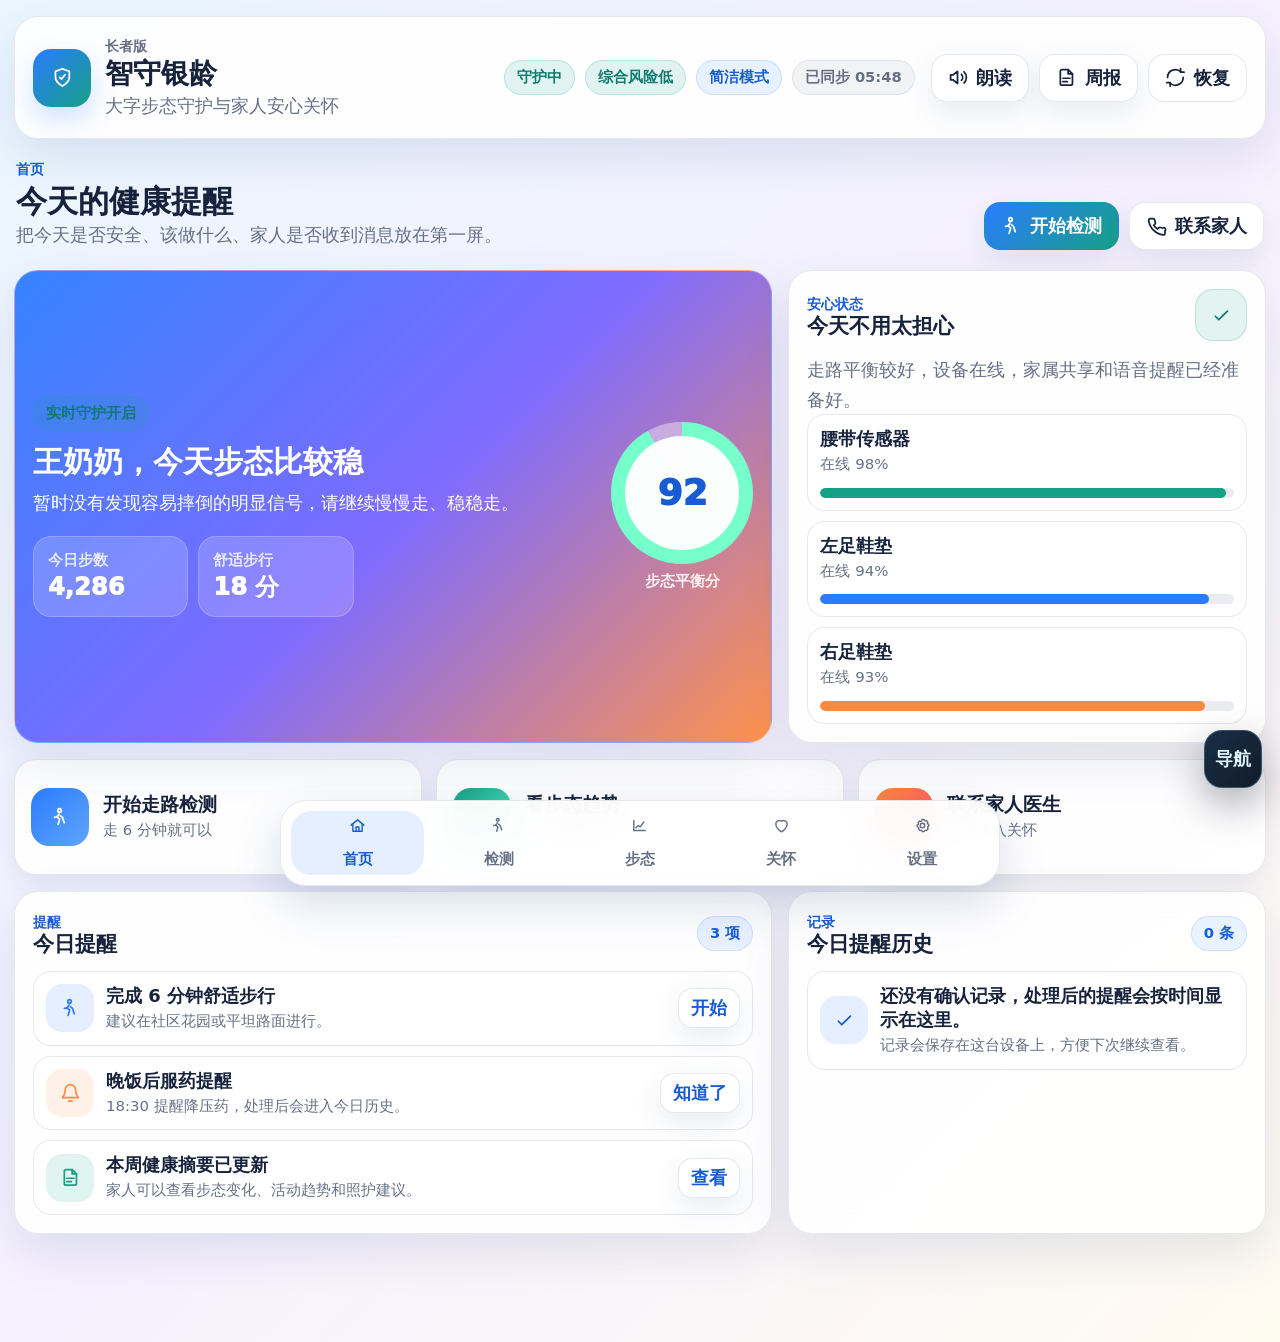
==== commit 67c3e2f7: "优化了部分已知问题。" ====
--- a/elder/index.html
+++ b/elder/index.html
@@ -3,17 +3,17 @@
   <head>
     <meta charset="UTF-8" />
     <meta name="viewport" content="width=device-width, initial-scale=1.0" />
-    <title>老年友好端 · 智守银龄</title>
+    <title>智守银龄长者版</title>
     <meta
       name="description"
-      content="智守银龄老年友好用户端，提供大字版健康提醒、步行检测、步态趋势、家属关怀和无障碍设置。"
+      content="智守银龄长者版，提供大字健康提醒、步行记录、步态趋势、家属关怀和无障碍设置。"
     />
     <link
       rel="icon"
       type="image/svg+xml"
       href="data:image/svg+xml,%3Csvg xmlns='http://www.w3.org/2000/svg' viewBox='0 0 100 100'%3E%3Ctext y='.86em' font-size='82'%3E%E7%9B%BE%3C/text%3E%3C/svg%3E"
     />
-    <link rel="stylesheet" href="./static/css/style.css?v=20260515-elder" />
+    <link rel="stylesheet" href="./static/css/style.css?v=20260516-product" />
   </head>
   <body>
     <svg class="icon-sprite" aria-hidden="true">
@@ -45,6 +45,11 @@
         <path d="M18 8a6 6 0 0 0-12 0c0 7-3 7-3 9h18c0-2-3-2-3-9Z" />
         <path d="M10 21h4" />
       </symbol>
+      <symbol id="icon-volume" viewBox="0 0 24 24">
+        <path d="M11 5 6 9H3v6h3l5 4V5Z" />
+        <path d="M15.5 8.5a5 5 0 0 1 0 7" />
+        <path d="M18.5 5.5a9 9 0 0 1 0 13" />
+      </symbol>
       <symbol id="icon-shield" viewBox="0 0 24 24">
         <path d="M12 22s8-4 8-10V5l-8-3-8 3v7c0 6 8 10 8 10Z" />
         <path d="m9 12 2 2 4-5" />
@@ -122,9 +127,9 @@
             <svg class="ui-icon"><use href="#icon-shield"></use></svg>
           </span>
           <div class="brand-copy">
-            <p class="eyebrow">老年友好端</p>
+            <p class="eyebrow">长者版</p>
             <h1>智守银龄</h1>
-            <p>大字版步态守护与家属关怀中枢</p>
+            <p>大字步态守护与家人安心关怀</p>
           </div>
         </div>
 
@@ -132,10 +137,14 @@
           <span class="status-chip" id="chip-live">守护中</span>
           <span class="status-chip" id="chip-risk">低风险</span>
           <span class="status-chip" id="chip-mode">简洁模式</span>
-          <span class="status-chip subtle" id="chip-sync">本地同步</span>
+          <span class="status-chip subtle" id="chip-sync">已同步</span>
         </div>
 
         <div class="top-actions">
+          <button class="toolbar-btn" id="speak-page" type="button">
+            <svg class="ui-icon"><use href="#icon-volume"></use></svg>
+            <span>朗读</span>
+          </button>
           <button class="toolbar-btn" id="open-report" type="button">
             <svg class="ui-icon"><use href="#icon-report"></use></svg>
             <span>周报</span>
@@ -153,7 +162,7 @@
             <div>
               <p class="screen-kicker">首页</p>
               <h2 id="overview-title">今天的健康提醒</h2>
-              <p class="screen-copy">保留专业判断，但把老人和家属最关心的信息放在第一屏。</p>
+              <p class="screen-copy">把今天是否安全、该做什么、家人是否收到消息放在第一屏。</p>
             </div>
             <div class="screen-actions">
               <button class="toolbar-btn primary" data-jump="walk" type="button">
@@ -265,7 +274,7 @@
             <div>
               <p class="screen-kicker">步行检测</p>
               <h2 id="walk-title">慢慢走 6 分钟</h2>
-              <p class="screen-copy">用大按钮完成演示采集，记录会保存在本地浏览器。</p>
+              <p class="screen-copy">按下开始后像平时一样慢慢走，完成后保存到今天的健康记录。</p>
             </div>
             <div class="screen-actions">
               <button class="toolbar-btn primary" id="walk-toggle" type="button">
@@ -284,7 +293,7 @@
               <div class="session-copy">
                 <span class="live-badge" id="walk-session-status">准备开始检测</span>
                 <h3>像平时一样慢慢走</h3>
-                <p>页面会模拟采集步数、速度和稳定分，适合比赛演示和无硬件预览。</p>
+                <p>走路时注意脚下，系统会记录步数、速度和稳定分，帮助家人了解今天状态。</p>
                 <div class="progress-line"><span id="walk-progress-line"></span></div>
               </div>
               <div class="ring-wrap">
@@ -298,7 +307,7 @@
             <article class="panel">
               <div class="metric-grid">
                 <div class="metric-card">
-                  <span>采集步数</span>
+                  <span>记录步数</span>
                   <strong id="walk-steps">0</strong>
                 </div>
                 <div class="metric-card advanced-only">
@@ -451,12 +460,12 @@
             <div>
               <p class="screen-kicker">关怀中心</p>
               <h2 id="care-title">家属、社区医生与紧急联系</h2>
-              <p class="screen-copy">把求助、提醒和周报放到同一条照护链路里。</p>
+              <p class="screen-copy">需要帮助时马上联系，平时把健康变化同步给家人。</p>
             </div>
             <div class="screen-actions">
               <button class="toolbar-btn primary danger" id="care-emergency-call" type="button">
                 <svg class="ui-icon"><use href="#icon-phone"></use></svg>
-                <span>立即呼叫</span>
+                <span>紧急联系</span>
               </button>
             </div>
           </div>
@@ -464,12 +473,12 @@
           <article class="panel emergency-panel">
             <div>
               <span class="live-badge warm">紧急协助</span>
-              <h3>一键呼叫帮助</h3>
-              <p>检测到跌倒或不适时，可立即通知家属与社区医生。</p>
+              <h3>需要帮助，马上通知</h3>
+              <p>身体不舒服或担心摔倒时，可立即联系家属与社区医生。</p>
             </div>
             <button class="call-button" id="care-emergency-call-wide" type="button">
               <svg class="ui-icon"><use href="#icon-phone"></use></svg>
-              <span>模拟呼叫</span>
+              <span>通知联系人</span>
             </button>
           </article>
 
@@ -507,7 +516,7 @@
                 </div>
                 <button class="small-link" id="care-open-report" type="button">
                   <svg class="ui-icon"><use href="#icon-report"></use></svg>
-                  <span>PDF</span>
+                  <span>查看</span>
                 </button>
               </div>
               <div class="stack-list compact" id="weekly-summary"></div>
@@ -600,7 +609,7 @@
                 <label class="toggle-row">
                   <span>
                     <strong>语音提醒</strong>
-                    <small>重要提醒会用语音读出来</small>
+                    <small>重要操作和提醒会用语音读出来</small>
                   </span>
                   <input id="toggle-voice" type="checkbox" />
                 </label>
@@ -622,7 +631,7 @@
                 </div>
                 <span class="count-pill" id="sensitivity-label">72%</span>
               </div>
-              <p class="card-copy">数值越高越早提醒，适合需要家人多关注时打开。</p>
+              <p class="card-copy">数值越高越早提醒，需要家人多关注时可以调高。</p>
               <input id="risk-sensitivity" class="range-control" type="range" min="0.3" max="1" step="0.01" />
             </article>
           </div>
@@ -638,7 +647,7 @@
       </main>
     </div>
 
-    <nav class="bottom-nav" aria-label="老年友好端页面导航">
+    <nav class="bottom-nav" aria-label="智守银龄长者版页面导航">
       <button class="nav-btn is-active" type="button" data-nav="overview">
         <svg class="ui-icon"><use href="#icon-home"></use></svg>
         <span>首页</span>
@@ -709,7 +718,7 @@
           <button class="toolbar-btn secondary" data-close-modal type="button">关闭</button>
           <button class="toolbar-btn primary" id="report-print" type="button">
             <svg class="ui-icon"><use href="#icon-report"></use></svg>
-            <span>打印成 PDF</span>
+            <span>打印或保存</span>
           </button>
         </div>
       </div>
@@ -717,7 +726,7 @@
 
     <div class="toast-zone" id="toast-zone" aria-live="polite" aria-atomic="true"></div>
 
-    <script src="../shared/site-shell.js?v=20260515-elder"></script>
-    <script src="./static/js/app.js?v=20260515-elder"></script>
+    <script src="../shared/site-shell.js?v=20260516-product"></script>
+    <script src="./static/js/app.js?v=20260516-product"></script>
   </body>
 </html>
